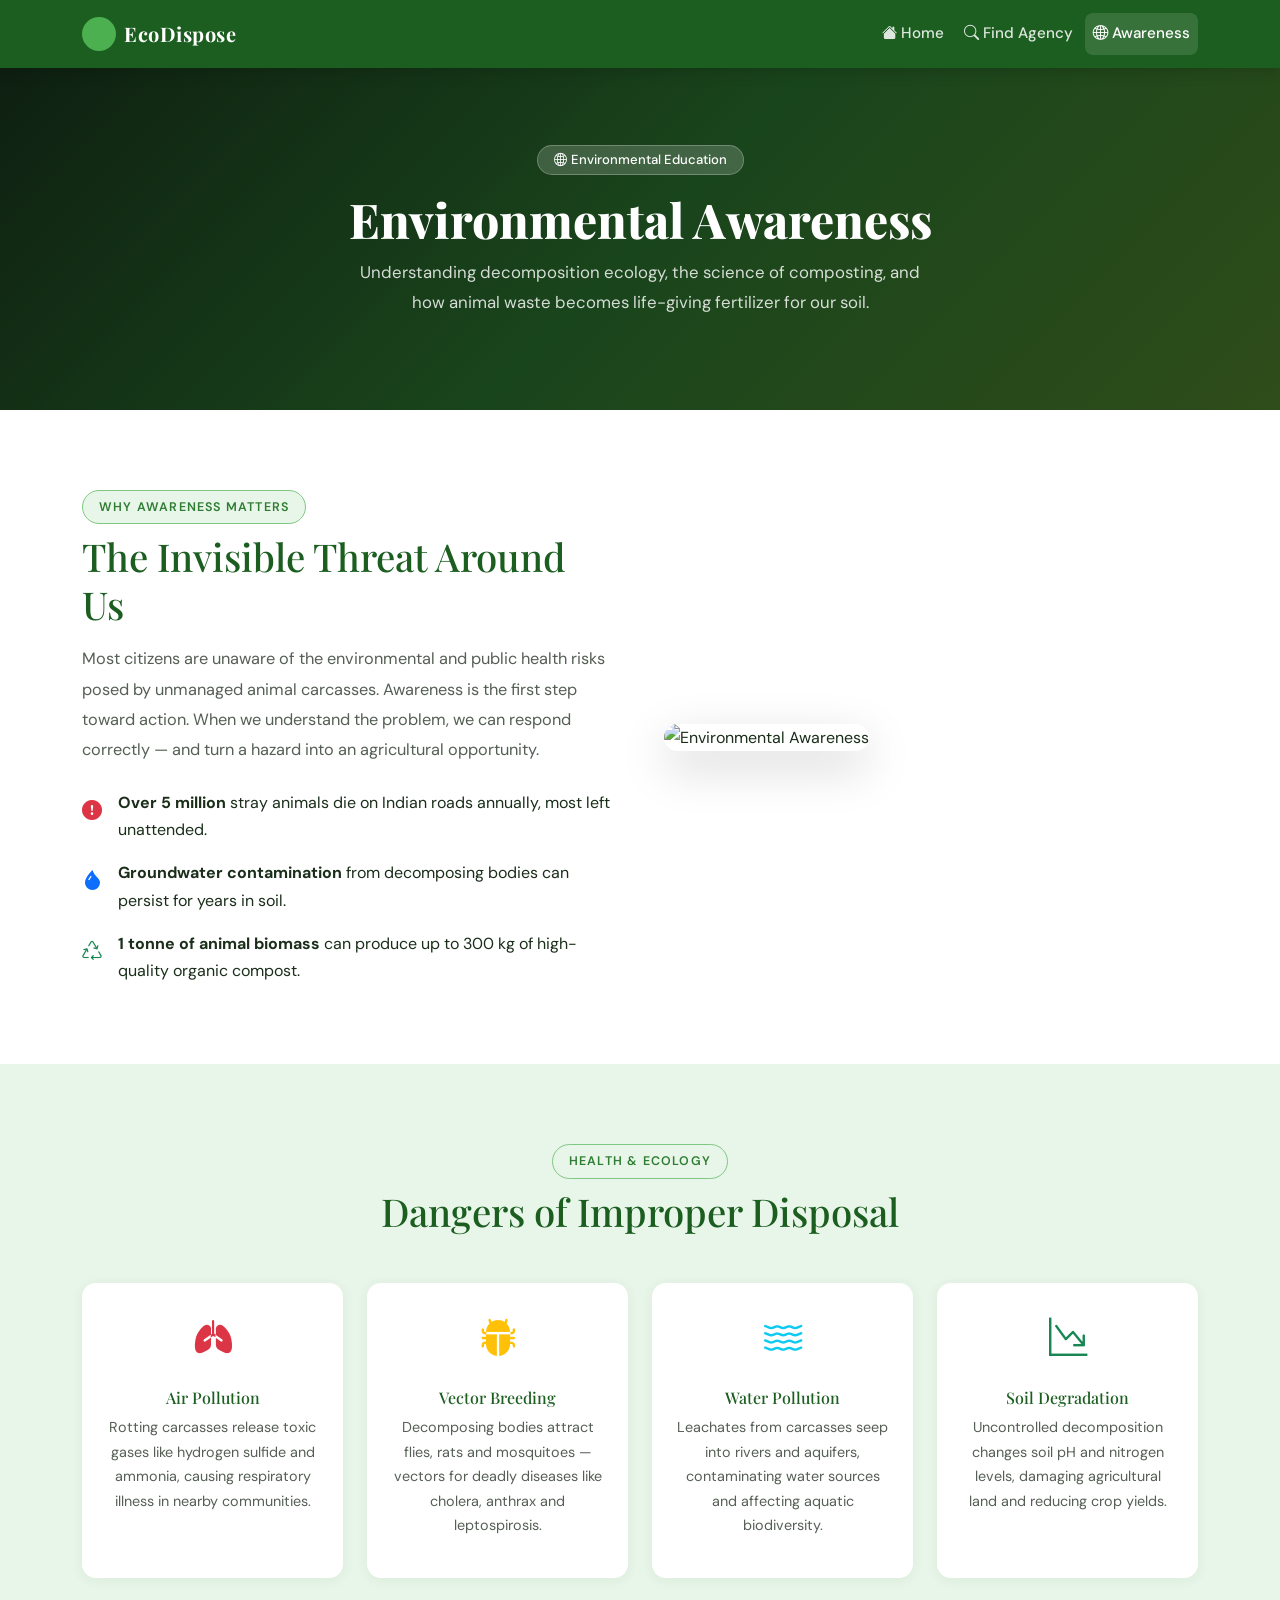
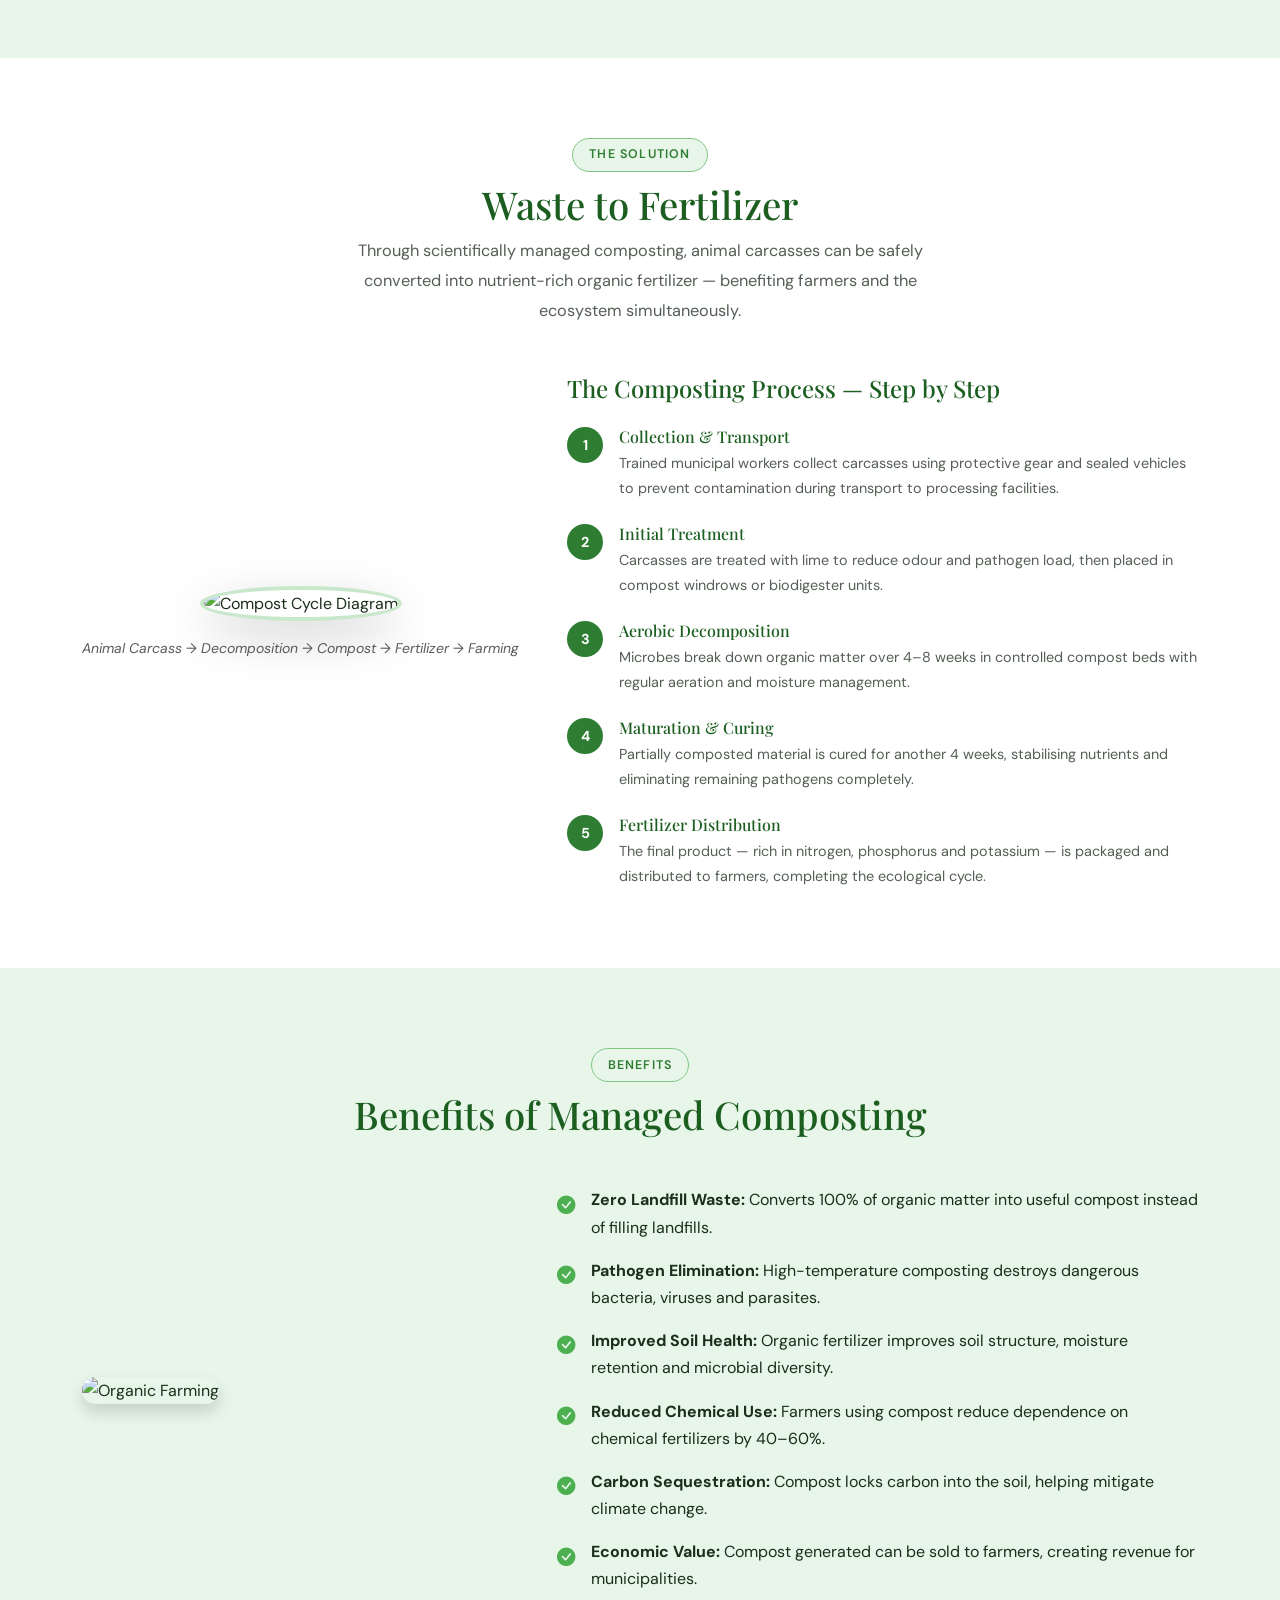
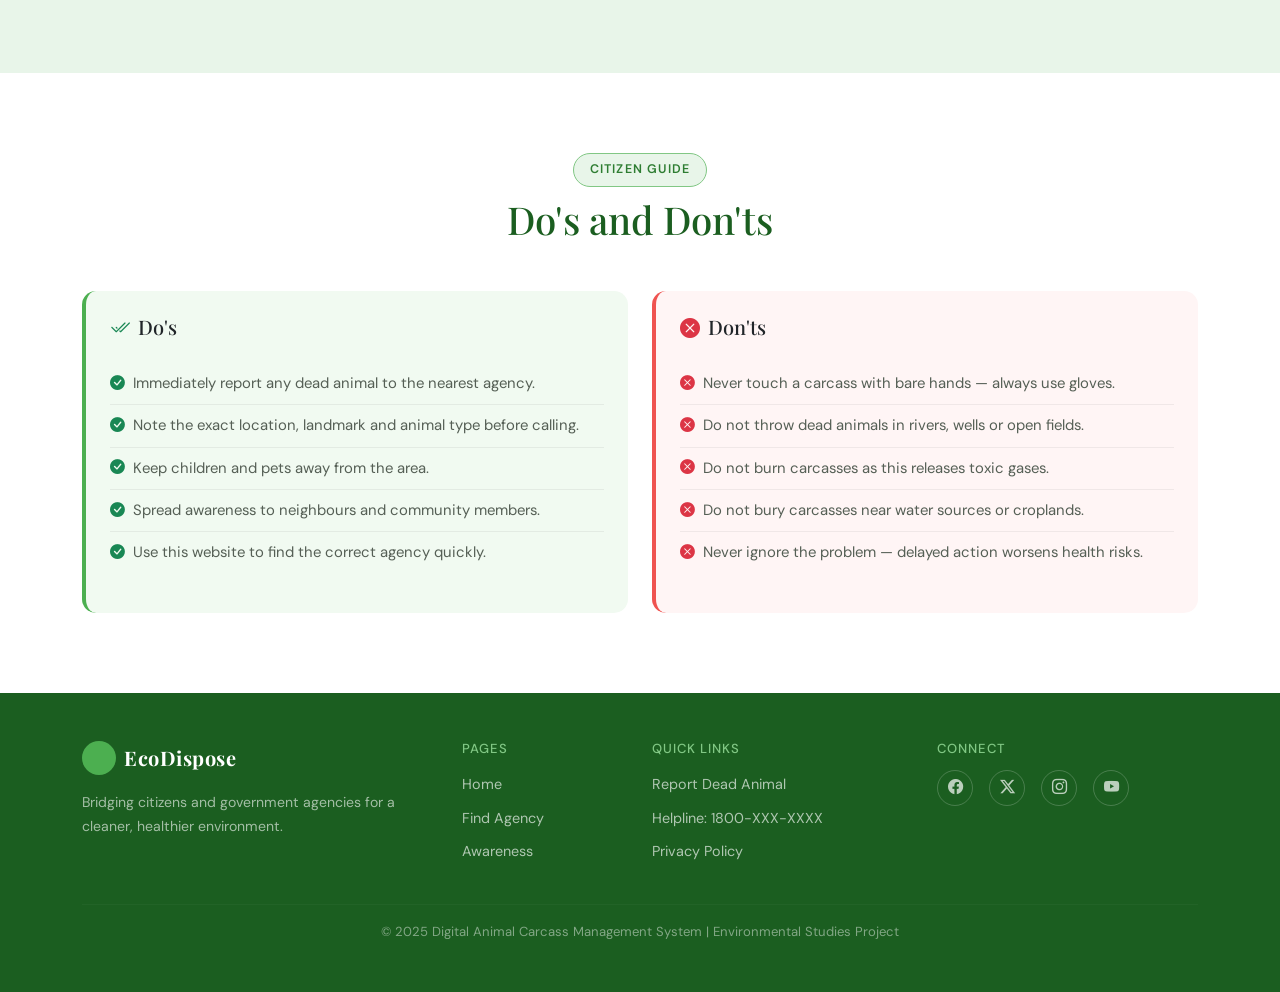
==== awareness.html @ 6eade1fb ""Added website files"" ====
<!DOCTYPE html>
<html lang="en">
<head>
  <meta charset="UTF-8" />
  <meta name="viewport" content="width=device-width, initial-scale=1.0" />
  <title>Awareness | Digital Animal Carcass Management System</title>

  <link href="https://cdn.jsdelivr.net/npm/bootstrap@5.3.2/dist/css/bootstrap.min.css" rel="stylesheet" />
  <link href="https://cdn.jsdelivr.net/npm/bootstrap-icons@1.11.3/font/bootstrap-icons.css" rel="stylesheet" />
  <link href="https://fonts.googleapis.com/css2?family=Playfair+Display:wght@700;800&family=DM+Sans:wght@300;400;500;600&display=swap" rel="stylesheet" />
  <link rel="stylesheet" href="style.css" />

  <!-- ============================================================
       GOOGLE ANALYTICS — Paste GA4 tracking code here
  ============================================================ -->
</head>
<body>

  <!-- ===== NAVBAR ===== -->
  <nav class="navbar navbar-expand-lg navbar-dark sticky-top" id="mainNav">
    <div class="container">
      <a class="navbar-brand d-flex align-items-center gap-2" href="index.html">
        <span class="brand-leaf"><i class="bi bi-leaf-fill"></i></span>
        <span class="brand-text">EcoDispose</span>
      </a>
      <button class="navbar-toggler border-0" type="button" data-bs-toggle="collapse" data-bs-target="#navMenu">
        <span class="navbar-toggler-icon"></span>
      </button>
      <div class="collapse navbar-collapse" id="navMenu">
        <ul class="navbar-nav ms-auto gap-1">
          <li class="nav-item"><a class="nav-link" href="index.html"><i class="bi bi-house-fill me-1"></i>Home</a></li>
          <li class="nav-item"><a class="nav-link" href="find_agency.html"><i class="bi bi-search me-1"></i>Find Agency</a></li>
          <li class="nav-item"><a class="nav-link active" href="awareness.html"><i class="bi bi-globe2 me-1"></i>Awareness</a></li>
        </ul>
      </div>
    </div>
  </nav>

  <!-- ===== PAGE HERO ===== -->
  <section class="page-hero awareness-hero d-flex align-items-center">
    <div class="hero-overlay"></div>
    <div class="container position-relative z-1 text-center py-5">
      <span class="badge hero-badge mb-3"><i class="bi bi-globe2 me-1"></i>Environmental Education</span>
      <h1 class="page-hero-title">Environmental Awareness</h1>
      <p class="page-hero-subtitle mx-auto">Understanding decomposition ecology, the science of composting, and how animal waste becomes life-giving fertilizer for our soil.</p>
    </div>
  </section>

  <!-- ===== AWARENESS INTRO ===== -->
  <section class="py-6">
    <div class="container">
      <div class="row g-5 align-items-center">
        <div class="col-lg-6">
          <span class="section-tag">Why Awareness Matters</span>
          <h2 class="section-heading mt-2">The Invisible Threat Around Us</h2>
          <p class="section-body mt-3">Most citizens are unaware of the environmental and public health risks posed by unmanaged animal carcasses. Awareness is the first step toward action. When we understand the problem, we can respond correctly — and turn a hazard into an agricultural opportunity.</p>
          <div class="mt-4">
            <div class="d-flex align-items-start gap-3 mb-3">
              <i class="bi bi-exclamation-circle-fill text-danger mt-1 fs-5"></i>
              <div><strong>Over 5 million</strong> stray animals die on Indian roads annually, most left unattended.</div>
            </div>
            <div class="d-flex align-items-start gap-3 mb-3">
              <i class="bi bi-droplet-fill text-primary mt-1 fs-5"></i>
              <div><strong>Groundwater contamination</strong> from decomposing bodies can persist for years in soil.</div>
            </div>
            <div class="d-flex align-items-start gap-3">
              <i class="bi bi-recycle text-success mt-1 fs-5"></i>
              <div><strong>1 tonne of animal biomass</strong> can produce up to 300 kg of high-quality organic compost.</div>
            </div>
          </div>
        </div>
        <div class="col-lg-6">
          <!--
          ================================================================
          AWARENESS INTRO IMAGE
          Replace this placeholder with:
            <img src="images/awareness-intro.jpg" alt="Environmental Awareness" class="img-fluid rounded-custom shadow-lg" />
          Recommended: awareness campaign or environment photo (600×420px)
          ================================================================
          -->
            <img src="images/awareness-intro.jpg" 
            alt="Environmental Awareness" 
            class="img-fluid rounded-custom shadow-lg" />
          </div>
        </div>
      </div>
    </div>
  </section>

  <!-- ===== DANGERS ===== -->
  <section class="py-6 bg-light-green">
    <div class="container">
      <div class="text-center mb-5">
        <span class="section-tag">Health & Ecology</span>
        <h2 class="section-heading mt-2">Dangers of Improper Disposal</h2>
      </div>
      <div class="row g-4">
        <div class="col-md-6 col-lg-3">
          <div class="danger-card text-center p-4 h-100">
            <i class="bi bi-lungs-fill danger-icon text-danger"></i>
            <h6 class="danger-title mt-3">Air Pollution</h6>
            <p class="danger-desc">Rotting carcasses release toxic gases like hydrogen sulfide and ammonia, causing respiratory illness in nearby communities.</p>
          </div>
        </div>
        <div class="col-md-6 col-lg-3">
          <div class="danger-card text-center p-4 h-100">
            <i class="bi bi-bug-fill danger-icon text-warning"></i>
            <h6 class="danger-title mt-3">Vector Breeding</h6>
            <p class="danger-desc">Decomposing bodies attract flies, rats and mosquitoes — vectors for deadly diseases like cholera, anthrax and leptospirosis.</p>
          </div>
        </div>
        <div class="col-md-6 col-lg-3">
          <div class="danger-card text-center p-4 h-100">
            <i class="bi bi-water danger-icon text-info"></i>
            <h6 class="danger-title mt-3">Water Pollution</h6>
            <p class="danger-desc">Leachates from carcasses seep into rivers and aquifers, contaminating water sources and affecting aquatic biodiversity.</p>
          </div>
        </div>
        <div class="col-md-6 col-lg-3">
          <div class="danger-card text-center p-4 h-100">
            <i class="bi bi-graph-down-arrow danger-icon text-success"></i>
            <h6 class="danger-title mt-3">Soil Degradation</h6>
            <p class="danger-desc">Uncontrolled decomposition changes soil pH and nitrogen levels, damaging agricultural land and reducing crop yields.</p>
          </div>
        </div>
      </div>
    </div>
  </section>

  <!-- ===== WASTE TO FERTILIZER ===== -->
  <section class="py-6">
  <div class="container">
    <div class="text-center mb-5">
      <span class="section-tag">The Solution</span>
      <h2 class="section-heading mt-2">Waste to Fertilizer</h2>
      <p class="section-body mx-auto mt-2" style="max-width:620px;">Through scientifically managed composting, animal carcasses can be safely converted into nutrient-rich organic fertilizer — benefiting farmers and the ecosystem simultaneously.</p>
    </div>

    <div class="row g-5 align-items-center">

      <!-- LEFT SIDE — Diagram Image -->
      <div class="col-lg-5 col-md-5 text-center">
        <img src="images/compost-cycle.png"
             alt="Compost Cycle Diagram"
             class="img-fluid shadow-lg"
             style="
               max-width: 380px;
               width: 100%;
               border-radius: 50%;
               object-fit: cover;
               border: 4px solid rgba(76,175,80,0.3);
               box-shadow: 0 8px 32px rgba(46,125,50,0.2);
             " />
        <p class="text-muted small mt-3">
          <em>Animal Carcass → Decomposition → Compost → Fertilizer → Farming</em>
        </p>
      </div>

      <!-- RIGHT SIDE — Steps Text -->
      <div class="col-lg-7 col-md-7">
        <h4 class="section-heading-sm">The Composting Process — Step by Step</h4>
        <div class="mt-4">

          <div class="compost-step d-flex gap-3 mb-4">
            <div class="compost-step-num">1</div>
            <div>
              <h6 class="compost-step-title">Collection & Transport</h6>
              <p class="compost-step-desc">Trained municipal workers collect carcasses using protective gear and sealed vehicles to prevent contamination during transport to processing facilities.</p>
            </div>
          </div>

          <div class="compost-step d-flex gap-3 mb-4">
            <div class="compost-step-num">2</div>
            <div>
              <h6 class="compost-step-title">Initial Treatment</h6>
              <p class="compost-step-desc">Carcasses are treated with lime to reduce odour and pathogen load, then placed in compost windrows or biodigester units.</p>
            </div>
          </div>

          <div class="compost-step d-flex gap-3 mb-4">
            <div class="compost-step-num">3</div>
            <div>
              <h6 class="compost-step-title">Aerobic Decomposition</h6>
              <p class="compost-step-desc">Microbes break down organic matter over 4–8 weeks in controlled compost beds with regular aeration and moisture management.</p>
            </div>
          </div>

          <div class="compost-step d-flex gap-3 mb-4">
            <div class="compost-step-num">4</div>
            <div>
              <h6 class="compost-step-title">Maturation & Curing</h6>
              <p class="compost-step-desc">Partially composted material is cured for another 4 weeks, stabilising nutrients and eliminating remaining pathogens completely.</p>
            </div>
          </div>

          <div class="compost-step d-flex gap-3">
            <div class="compost-step-num">5</div>
            <div>
              <h6 class="compost-step-title">Fertilizer Distribution</h6>
              <p class="compost-step-desc">The final product — rich in nitrogen, phosphorus and potassium — is packaged and distributed to farmers, completing the ecological cycle.</p>
            </div>
          </div>

        </div>
      </div>

    </div>
  </div>
</section>

  <!-- ===== BENEFITS ===== -->
  <section class="py-6 bg-light-green">
    <div class="container">
      <div class="text-center mb-5">
        <span class="section-tag">Benefits</span>
        <h2 class="section-heading mt-2">Benefits of Managed Composting</h2>
      </div>
      <div class="row g-4 align-items-center">
        <div class="col-md-5">
          <!--
          ================================================================
          BENEFITS / ORGANIC FARMING IMAGE
          Replace this placeholder with:
            <img src="images/organic-farming.jpg" alt="Organic Farming" class="img-fluid rounded-custom shadow" />
          Recommended: farmer, green field, organic crops (580×380px)
          ================================================================
          -->
          <img src="images/organic-farming.jpg" 
            alt="Organic Farming" 
            class="img-fluid rounded-custom shadow" />
        </div>
        <div class="col-md-7">
          <div class="d-flex align-items-start gap-3 mb-3">
            <i class="bi bi-check-circle-fill benefit-check mt-1"></i>
            <div><strong>Zero Landfill Waste:</strong> Converts 100% of organic matter into useful compost instead of filling landfills.</div>
          </div>
          <div class="d-flex align-items-start gap-3 mb-3">
            <i class="bi bi-check-circle-fill benefit-check mt-1"></i>
            <div><strong>Pathogen Elimination:</strong> High-temperature composting destroys dangerous bacteria, viruses and parasites.</div>
          </div>
          <div class="d-flex align-items-start gap-3 mb-3">
            <i class="bi bi-check-circle-fill benefit-check mt-1"></i>
            <div><strong>Improved Soil Health:</strong> Organic fertilizer improves soil structure, moisture retention and microbial diversity.</div>
          </div>
          <div class="d-flex align-items-start gap-3 mb-3">
            <i class="bi bi-check-circle-fill benefit-check mt-1"></i>
            <div><strong>Reduced Chemical Use:</strong> Farmers using compost reduce dependence on chemical fertilizers by 40–60%.</div>
          </div>
          <div class="d-flex align-items-start gap-3 mb-3">
            <i class="bi bi-check-circle-fill benefit-check mt-1"></i>
            <div><strong>Carbon Sequestration:</strong> Compost locks carbon into the soil, helping mitigate climate change.</div>
          </div>
          <div class="d-flex align-items-start gap-3">
            <i class="bi bi-check-circle-fill benefit-check mt-1"></i>
            <div><strong>Economic Value:</strong> Compost generated can be sold to farmers, creating revenue for municipalities.</div>
          </div>
        </div>
      </div>
    </div>
  </section>

  <!-- ===== DO'S AND DON'TS ===== -->
  <section class="py-6">
    <div class="container">
      <div class="text-center mb-5">
        <span class="section-tag">Citizen Guide</span>
        <h2 class="section-heading mt-2">Do's and Don'ts</h2>
      </div>
      <div class="row g-4">
        <div class="col-md-6">
          <div class="dos-card card border-0 p-4 h-100">
            <h5 class="dos-title mb-4"><i class="bi bi-check2-all text-success me-2"></i>Do's</h5>
            <ul class="dos-list">
              <li><i class="bi bi-check-circle-fill text-success me-2"></i>Immediately report any dead animal to the nearest agency.</li>
              <li><i class="bi bi-check-circle-fill text-success me-2"></i>Note the exact location, landmark and animal type before calling.</li>
              <li><i class="bi bi-check-circle-fill text-success me-2"></i>Keep children and pets away from the area.</li>
              <li><i class="bi bi-check-circle-fill text-success me-2"></i>Spread awareness to neighbours and community members.</li>
              <li><i class="bi bi-check-circle-fill text-success me-2"></i>Use this website to find the correct agency quickly.</li>
            </ul>
          </div>
        </div>
        <div class="col-md-6">
          <div class="donts-card card border-0 p-4 h-100">
            <h5 class="donts-title mb-4"><i class="bi bi-x-circle-fill text-danger me-2"></i>Don'ts</h5>
            <ul class="dos-list">
              <li><i class="bi bi-x-circle-fill text-danger me-2"></i>Never touch a carcass with bare hands — always use gloves.</li>
              <li><i class="bi bi-x-circle-fill text-danger me-2"></i>Do not throw dead animals in rivers, wells or open fields.</li>
              <li><i class="bi bi-x-circle-fill text-danger me-2"></i>Do not burn carcasses as this releases toxic gases.</li>
              <li><i class="bi bi-x-circle-fill text-danger me-2"></i>Do not bury carcasses near water sources or croplands.</li>
              <li><i class="bi bi-x-circle-fill text-danger me-2"></i>Never ignore the problem — delayed action worsens health risks.</li>
            </ul>
          </div>
        </div>
      </div>
    </div>
  </section>

  <!-- ===== CTA ===== -->
 

  <!-- ===== FOOTER ===== -->
  <footer class="site-footer py-5">
    <div class="container">
      <div class="row g-4">
        <div class="col-lg-4">
          <div class="d-flex align-items-center gap-2 mb-3">
            <span class="brand-leaf"><i class="bi bi-leaf-fill"></i></span>
            <span class="brand-text text-white fs-5 fw-bold">EcoDispose</span>
          </div>
          <p class="footer-desc">Bridging citizens and government agencies for a cleaner, healthier environment.</p>
        </div>
        <div class="col-lg-2 col-6">
          <h6 class="footer-heading">Pages</h6>
          <ul class="footer-links">
            <li><a href="index.html">Home</a></li>
            <li><a href="find_agency.html">Find Agency</a></li>
            <li><a href="awareness.html">Awareness</a></li>
          </ul>
        </div>
        <div class="col-lg-3 col-6">
          <h6 class="footer-heading">Quick Links</h6>
          <ul class="footer-links">
            <li><a href="#">Report Dead Animal</a></li>
            <li><a href="#">Helpline: 1800-XXX-XXXX</a></li>
            <li><a href="#">Privacy Policy</a></li>
          </ul>
        </div>
        <div class="col-lg-3">
          <h6 class="footer-heading">Connect</h6>
          <div class="d-flex gap-3 mt-2">
            <a href="#" class="footer-social"><i class="bi bi-facebook"></i></a>
            <a href="#" class="footer-social"><i class="bi bi-twitter-x"></i></a>
            <a href="#" class="footer-social"><i class="bi bi-instagram"></i></a>
            <a href="#" class="footer-social"><i class="bi bi-youtube"></i></a>
          </div>
        </div>
      </div>
      <hr class="footer-divider mt-4 mb-3" />
      <p class="footer-copy text-center mb-0">© 2025 Digital Animal Carcass Management System | Environmental Studies Project</p>
    </div>
  </footer>

  <script src="https://cdn.jsdelivr.net/npm/bootstrap@5.3.2/dist/js/bootstrap.bundle.min.js"></script>
  <script src="script.js"></script>
</body>
</html>
---- style.css ----
/* ============================================================
   style.css — Digital Animal Carcass Management System
   Theme: Green, White, Light Gray
   Fonts: Playfair Display (headings) + DM Sans (body)
============================================================ */

/* ---------- CSS VARIABLES ---------- */
:root {
  --green-dark:    #1b5e20;
  --green-main:    #2e7d32;
  --green-mid:     #388e3c;
  --green-light:   #4caf50;
  --green-pale:    #e8f5e9;
  --green-accent:  #81c784;
  --white:         #ffffff;
  --gray-light:    #f5f7f5;
  --gray-mid:      #e0e0e0;
  --gray-text:     #555f55;
  --text-dark:     #1a2e1a;
  --shadow-sm:     0 2px 12px rgba(46,125,50,0.08);
  --shadow-md:     0 6px 28px rgba(46,125,50,0.13);
  --radius:        14px;
  --radius-sm:     8px;
}

/* ---------- BASE ---------- */
* { box-sizing: border-box; margin: 0; padding: 0; }

body {
  font-family: 'DM Sans', sans-serif;
  color: var(--text-dark);
  background: var(--white);
  line-height: 1.7;
}

h1, h2, h3, h4, h5 {
  font-family: 'Playfair Display', serif;
}

.py-6 { padding-top: 5rem; padding-bottom: 5rem; }

/* ---------- SCROLLBAR ---------- */
::-webkit-scrollbar { width: 7px; }
::-webkit-scrollbar-track { background: var(--green-pale); }
::-webkit-scrollbar-thumb { background: var(--green-light); border-radius: 10px; }

/* ============================================================
   NAVBAR
============================================================ */
#mainNav {
  background: var(--green-dark);
  box-shadow: 0 2px 16px rgba(0,0,0,0.18);
  padding: 0.75rem 0;
  transition: background 0.3s;
}

.brand-leaf {
  display: inline-flex;
  align-items: center;
  justify-content: center;
  width: 34px; height: 34px;
  background: var(--green-light);
  border-radius: 50%;
  color: #fff;
  font-size: 1rem;
}

.brand-text {
  font-family: 'Playfair Display', serif;
  font-size: 1.25rem;
  font-weight: 700;
  color: #fff;
  letter-spacing: 0.5px;
}

.navbar-nav .nav-link {
  color: rgba(255,255,255,0.85) !important;
  font-weight: 500;
  font-size: 0.95rem;
  padding: 0.5rem 1rem;
  border-radius: var(--radius-sm);
  transition: all 0.2s;
}

.navbar-nav .nav-link:hover,
.navbar-nav .nav-link.active {
  background: rgba(255,255,255,0.12);
  color: #fff !important;
}

/* ============================================================
   HERO SECTION
============================================================ */
.hero-section {
  min-height: 92vh;
  position: relative;
  /* ============================================================
     HERO BACKGROUND IMAGE
     To use a real image, replace the gradient below with:
     background: url('images/hero-bg.jpg') center/cover no-repeat;
  ============================================================ */
  background:  url('images/hero-bg.jpg') center/cover no-repeat; 
  overflow: hidden;
}

.hero-overlay {
  position: absolute; inset: 0;
  background: rgba(0, 0, 0, 0.45);
  pointer-events: none;
}

.hero-badge {
  background: rgba(255,255,255,0.18);
  color: #fff;
  font-size: 0.82rem;
  font-weight: 500;
  padding: 0.45rem 1rem;
  border-radius: 50px;
  border: 1px solid rgba(255,255,255,0.25);
  backdrop-filter: blur(4px);
}

.hero-title {
  font-size: clamp(2.2rem, 5vw, 3.6rem);
  color: #fff;
  line-height: 1.2;
  font-weight: 800;
}

.text-accent { color: var(--green-accent); }

.hero-subtitle {
  color: rgba(255,255,255,0.82);
  font-size: 1.1rem;
  max-width: 540px;
  line-height: 1.8;
}

.hero-img-placeholder {
  width: 340px; height: 340px;
  border: 2px dashed rgba(255,255,255,0.25);
  border-radius: 50%;
  background: rgba(255,255,255,0.05);
  color: rgba(255,255,255,0.4);
  text-align: center;
}

.hero-placeholder-icon { font-size: 5rem; opacity: 0.4; }

/* ---------- PAGE HERO (inner pages) ---------- */
.page-hero {
  min-height: 38vh;
  background: linear-gradient(135deg, #1b5e20 0%, #2e7d32 60%, #43a047 100%);
  position: relative;
  overflow: hidden;
}

.awareness-hero {
  background: linear-gradient(135deg, #1a3a1f 0%, #2e7d32 50%, #558b2f 100%);
}

.page-hero-title {
  font-size: clamp(2rem, 4.5vw, 3rem);
  color: #fff;
  font-weight: 800;
}

.page-hero-subtitle {
  color: rgba(255,255,255,0.82);
  font-size: 1.05rem;
  max-width: 580px;
  line-height: 1.8;
}

/* ============================================================
   BUTTONS
============================================================ */
.btn-primary-custom {
  background: var(--green-light);
  color: #fff;
  border: none;
  border-radius: 50px;
  font-weight: 600;
  font-size: 0.95rem;
  padding: 0.65rem 1.8rem;
  transition: all 0.25s;
  box-shadow: 0 4px 14px rgba(76,175,80,0.35);
}

.btn-primary-custom:hover {
  background: var(--green-mid);
  color: #fff;
  transform: translateY(-2px);
  box-shadow: 0 6px 20px rgba(76,175,80,0.45);
}

.btn-outline-custom {
  background: transparent;
  color: #fff;
  border: 2px solid rgba(255,255,255,0.55);
  border-radius: 50px;
  font-weight: 600;
  font-size: 0.95rem;
  padding: 0.65rem 1.8rem;
  transition: all 0.25s;
}

.btn-outline-custom:hover {
  background: rgba(255,255,255,0.12);
  color: #fff;
  border-color: #fff;
  transform: translateY(-2px);
}

/* ============================================================
   STATS STRIP
============================================================ */
.stats-strip {
  background: var(--green-dark);
  border-top: 1px solid rgba(255,255,255,0.08);
}

.stat-item { display: flex; flex-direction: column; padding: 0.5rem; }

.stat-number {
  font-family: 'Playfair Display', serif;
  font-size: 1.9rem;
  font-weight: 800;
  color: var(--green-accent);
  line-height: 1;
}

.stat-label {
  font-size: 0.78rem;
  color: rgba(255,255,255,0.65);
  text-transform: uppercase;
  letter-spacing: 0.8px;
  margin-top: 4px;
}

/* ============================================================
   SECTION TYPOGRAPHY
============================================================ */
.section-tag {
  display: inline-block;
  background: var(--green-pale);
  color: var(--green-main);
  font-size: 0.78rem;
  font-weight: 600;
  text-transform: uppercase;
  letter-spacing: 1.2px;
  padding: 0.35rem 1rem;
  border-radius: 50px;
  border: 1px solid var(--green-accent);
}

.section-heading {
  font-size: clamp(1.7rem, 3vw, 2.4rem);
  color: var(--green-dark);
  line-height: 1.25;
}

.section-heading-sm {
  font-family: 'Playfair Display', serif;
  font-size: 1.5rem;
  color: var(--green-dark);
}

.section-body {
  color: var(--gray-text);
  font-size: 1.02rem;
  line-height: 1.85;
}

/* ============================================================
   BACKGROUND VARIANTS
============================================================ */
.bg-light-green { background: var(--green-pale); }

/* ============================================================
   IMAGE PLACEHOLDER
============================================================ */
.img-placeholder-box {
  min-height: 300px;
  background: linear-gradient(135deg, #e8f5e9, #c8e6c9);
  border: 2px dashed var(--green-accent);
  text-align: center;
  padding: 2rem;
}

.placeholder-icon { font-size: 4rem; opacity: 0.45; }

.rounded-custom { border-radius: var(--radius); }

/* ============================================================
   PROBLEM SECTION
============================================================ */
.problem-list {
  list-style: none;
  padding: 0;
}

.problem-list li {
  padding: 0.5rem 0;
  font-size: 0.97rem;
  color: var(--gray-text);
  border-bottom: 1px solid var(--gray-mid);
}

.problem-list li:last-child { border-bottom: none; }

/* ============================================================
   IMPACT CARDS
============================================================ */
.impact-card {
  border-radius: var(--radius) !important;
  transition: transform 0.25s, box-shadow 0.25s;
}

.impact-card:hover {
  transform: translateY(-6px);
  box-shadow: var(--shadow-md) !important;
}

.card-featured {
  background: var(--green-pale) !important;
  border: 2px solid var(--green-accent) !important;
}

.impact-icon-wrap {
  width: 64px; height: 64px;
  border-radius: 50%;
  background: var(--green-pale);
  display: flex; align-items: center; justify-content: center;
}

.impact-icon { font-size: 1.8rem; }

.card-title-custom {
  font-family: 'Playfair Display', serif;
  font-size: 1.1rem;
  color: var(--green-dark);
  margin-bottom: 0.6rem;
}

.card-text-custom {
  font-size: 0.93rem;
  color: var(--gray-text);
  line-height: 1.7;
}

.impact-badge {
  display: inline-block;
  font-size: 0.72rem;
  font-weight: 600;
  padding: 0.25rem 0.8rem;
  border-radius: 50px;
  margin-top: 0.75rem;
  text-transform: uppercase;
  letter-spacing: 0.5px;
}

.badge-danger-soft  { background: #fce4e4; color: #c62828; }
.badge-warning-soft { background: #fff8e1; color: #e65100; }
.badge-success-soft { background: #e8f5e9; color: #2e7d32; }

/* ============================================================
   HOW IT WORKS
============================================================ */
.how-step { padding: 1.5rem 1rem; }

.step-num {
  display: inline-flex;
  align-items: center; justify-content: center;
  width: 38px; height: 38px;
  background: var(--green-light);
  color: #fff;
  border-radius: 50%;
  font-weight: 700;
  font-size: 0.95rem;
  margin-bottom: 1rem;
}

.step-icon {
  font-size: 2.2rem;
  color: var(--green-main);
  display: block;
  margin-bottom: 0.75rem;
}

.step-title {
  font-family: 'Playfair Display', serif;
  color: var(--green-dark);
  margin-bottom: 0.4rem;
  font-size: 1rem;
}

.step-desc {
  font-size: 0.9rem;
  color: var(--gray-text);
}

/* ============================================================
   INSTRUCTION STRIP (Find Agency page)
============================================================ */
.instruction-strip {
  background: var(--green-pale);
  border-top: 1px solid var(--gray-mid);
  border-bottom: 1px solid var(--gray-mid);
}

.instruction-step { padding: 0.75rem; }

.ins-num {
  display: block;
  font-family: 'Playfair Display', serif;
  font-size: 2rem;
  font-weight: 800;
  color: var(--green-light);
  line-height: 1;
  margin-bottom: 0.4rem;
}

/* ============================================================
   FORM CARD
============================================================ */
.form-card { border-radius: var(--radius) !important; }

.form-title {
  font-size: 1.3rem;
  color: var(--green-dark);
}

.form-subtitle { font-size: 0.87rem; color: var(--gray-text); }

.form-label-custom {
  display: block;
  font-size: 0.88rem;
  font-weight: 600;
  color: var(--text-dark);
  margin-bottom: 0.4rem;
}

.input-group-custom { position: relative; }

.input-icon {
  position: absolute;
  left: 13px; top: 50%; transform: translateY(-50%);
  color: var(--green-main);
  font-size: 0.95rem;
  z-index: 2;
  pointer-events: none;
}

.form-input-custom {
  padding-left: 2.4rem !important;
  border: 1.5px solid var(--gray-mid);
  border-radius: var(--radius-sm) !important;
  font-size: 0.93rem;
  color: var(--text-dark);
  background: var(--gray-light);
  transition: border-color 0.2s, box-shadow 0.2s;
}

.form-input-custom:focus {
  border-color: var(--green-light) !important;
  box-shadow: 0 0 0 3px rgba(76,175,80,0.15) !important;
  background: #fff;
  outline: none;
}

.invalid-msg {
  display: none;
  font-size: 0.8rem;
  color: #d32f2f;
  margin-top: 4px;
  padding-left: 4px;
}

.invalid-msg.show { display: block; }

/* ============================================================
   RESULTS
============================================================ */
.results-placeholder {
  background: var(--gray-light);
  border: 2px dashed var(--gray-mid);
  border-radius: var(--radius);
}

.search-placeholder-icon {
  width: 90px; height: 90px;
  background: var(--green-pale);
  border-radius: 50%;
  display: flex; align-items: center; justify-content: center;
  font-size: 2.4rem;
  color: var(--green-main);
}

.summary-card { border-radius: var(--radius) !important; background: var(--green-pale) !important; }
.summary-title { font-size: 0.95rem; color: var(--green-dark); font-weight: 600; }

.summary-item {
  font-size: 0.87rem;
  background: #fff;
  border-radius: var(--radius-sm);
  padding: 0.5rem 0.75rem;
}

.summary-label { font-size: 0.72rem; text-transform: uppercase; letter-spacing: 0.6px; color: var(--green-main); }
.summary-value { font-weight: 600; color: var(--text-dark); }

.results-title { font-family: 'Playfair Display', serif; font-size: 1.2rem; color: var(--green-dark); }
.results-count {
  background: var(--green-light);
  color: #fff;
  font-size: 0.8rem;
  padding: 0.3rem 0.8rem;
  border-radius: 50px;
}

/* ---------- TABLE ---------- */
.table-custom { font-size: 0.88rem; }
.table-custom thead { background: var(--green-dark); color: #fff; }
.table-custom thead th { padding: 0.9rem 1rem; font-weight: 600; border: none; white-space: nowrap; }
.table-custom tbody tr { transition: background 0.15s; }
.table-custom tbody tr:hover { background: var(--green-pale); }
.table-custom tbody td { padding: 0.85rem 1rem; border-bottom: 1px solid var(--gray-mid); vertical-align: middle; }

.alert-success-custom {
  background: var(--green-pale);
  border: 1.5px solid var(--green-accent);
  border-radius: var(--radius-sm);
  color: var(--green-dark);
  font-size: 0.9rem;
  padding: 0.9rem 1.1rem;
}

/* ============================================================
   HELPLINE SECTION
============================================================ */

.helpline-section {
  background: var(--green-dark);
}

/* ============================================================
   AWARENESS PAGE — DANGER CARDS
============================================================ */
.danger-card {
  background: #fff;
  border-radius: var(--radius);
  box-shadow: var(--shadow-sm);
  transition: transform 0.22s, box-shadow 0.22s;
}

.danger-card:hover {
  transform: translateY(-5px);
  box-shadow: var(--shadow-md);
}

.danger-icon { font-size: 2.4rem; display: block; }
.danger-title { font-family: 'Playfair Display', serif; color: var(--green-dark); }
.danger-desc { font-size: 0.9rem; color: var(--gray-text); margin-top: 0.4rem; }

/* ============================================================
   CYCLE DIAGRAM (CSS version — replace with real image)
============================================================ */
.cycle-diagram {
  position: relative;
  width: 300px; height: 300px;
}

.cycle-center {
  position: absolute;
  top: 50%; left: 50%;
  transform: translate(-50%, -50%);
  width: 80px; height: 80px;
  background: var(--green-main);
  border-radius: 50%;
  display: flex; flex-direction: column;
  align-items: center; justify-content: center;
  color: #fff;
  font-size: 1.5rem;
  z-index: 2;
  box-shadow: 0 4px 16px rgba(46,125,50,0.35);
}

.cycle-node {
  position: absolute;
  width: 72px; height: 72px;
}

.cycle-node-inner {
  width: 100%; height: 100%;
  background: #fff;
  border: 2.5px solid var(--green-light);
  border-radius: 50%;
  display: flex; flex-direction: column;
  align-items: center; justify-content: center;
  font-size: 0.58rem;
  font-weight: 600;
  text-align: center;
  color: var(--green-dark);
  line-height: 1.3;
  box-shadow: var(--shadow-sm);
  transition: transform 0.2s;
}

.cycle-node-inner i { font-size: 1.1rem; color: var(--green-main); margin-bottom: 2px; }
.cycle-node-inner:hover { transform: scale(1.08); }

/* 5 nodes evenly around a circle of radius 110px */
.node-1 { top: calc(50% - 36px - 110px); left: calc(50% - 36px); }
.node-2 { top: calc(50% - 36px - 34px); left: calc(50% - 36px + 105px); }
.node-3 { top: calc(50% - 36px + 89px); left: calc(50% - 36px + 65px); }
.node-4 { top: calc(50% - 36px + 89px); left: calc(50% - 36px - 65px); }
.node-5 { top: calc(50% - 36px - 34px); left: calc(50% - 36px - 105px); }

/* ============================================================
   COMPOSTING STEPS
============================================================ */
.compost-step-num {
  min-width: 36px; height: 36px;
  background: var(--green-main);
  color: #fff;
  border-radius: 50%;
  display: flex; align-items: center; justify-content: center;
  font-weight: 700; font-size: 0.9rem;
  flex-shrink: 0;
}

.compost-step-title {
  font-family: 'Playfair Display', serif;
  font-size: 1rem;
  color: var(--green-dark);
  margin-bottom: 0.3rem;
}

.compost-step-desc { font-size: 0.9rem; color: var(--gray-text); margin: 0; }

/* ============================================================
   BENEFITS
============================================================ */
.benefit-check { color: var(--green-light); font-size: 1.15rem; flex-shrink: 0; }

/* ============================================================
   DO'S & DON'TS
============================================================ */
.dos-card {
  background: #f1faf1 !important;
  border-radius: var(--radius) !important;
  border-left: 4px solid var(--green-light) !important;
}

.donts-card {
  background: #fff5f5 !important;
  border-radius: var(--radius) !important;
  border-left: 4px solid #ef5350 !important;
}

.dos-title, .donts-title { font-family: 'Playfair Display', serif; }

.dos-list { list-style: none; padding: 0; }
.dos-list li {
  padding: 0.5rem 0;
  border-bottom: 1px solid rgba(0,0,0,0.06);
  font-size: 0.93rem;
  color: var(--gray-text);
}
.dos-list li:last-child { border-bottom: none; }

/* ============================================================
   FOOTER
============================================================ */
.site-footer {
  background: var(--green-dark);
  color: rgba(255,255,255,0.8);
}

.footer-desc { font-size: 0.88rem; color: rgba(255,255,255,0.6); line-height: 1.7; }
.footer-heading { font-size: 0.82rem; text-transform: uppercase; letter-spacing: 1px; color: var(--green-accent); margin-bottom: 0.8rem; }
.footer-links { list-style: none; padding: 0; }
.footer-links li { margin-bottom: 0.4rem; }
.footer-links a { color: rgba(255,255,255,0.65); text-decoration: none; font-size: 0.9rem; transition: color 0.2s; }
.footer-links a:hover { color: var(--green-accent); }
.footer-social {
  display: inline-flex; align-items: center; justify-content: center;
  width: 36px; height: 36px;
  border: 1px solid rgba(255,255,255,0.2);
  border-radius: 50%;
  color: rgba(255,255,255,0.7);
  font-size: 0.95rem;
  text-decoration: none;
  transition: all 0.2s;
}
.footer-social:hover { background: var(--green-light); border-color: var(--green-light); color: #fff; }
.footer-divider { border-color: rgba(255,255,255,0.12); }
.footer-copy { font-size: 0.82rem; color: rgba(255,255,255,0.45); }

/* ===== Find Agency Page Footer Only ===== */
.agency-footer {
  background: linear-gradient(
    135deg,
    #0a1628 0%,
    #0d2137 35%,
    #1a3a2a 65%,
    #0f2318 100%
  ) !important;
}
/* ============================================================
   SCROLL ANIMATION
============================================================ */
@keyframes bounce {
  0%, 100% { transform: translateY(0); }
  50% { transform: translateY(8px); }
}
.bounce-anim { animation: bounce 1.6s ease-in-out infinite; }

/* ============================================================
   RESPONSIVE
============================================================ */
@media (max-width: 768px) {
  .py-6 { padding-top: 3rem; padding-bottom: 3rem; }
  .hero-section { min-height: 100vh; }
  .cycle-diagram { width: 240px; height: 240px; }
  .node-1 { top: calc(50% - 28px - 85px); left: calc(50% - 28px); }
  .node-2 { top: calc(50% - 28px - 26px); left: calc(50% - 28px + 82px); }
  .node-3 { top: calc(50% - 28px + 70px); left: calc(50% - 28px + 50px); }
  .node-4 { top: calc(50% - 28px + 70px); left: calc(50% - 28px - 50px); }
  .node-5 { top: calc(50% - 28px - 26px); left: calc(50% - 28px - 82px); }
  .cycle-node { width: 56px; height: 56px; }
  .cycle-center { width: 60px; height: 60px; font-size: 1.1rem; }
}
/* ============================================================
   VISITOR DASHBOARD
============================================================ */

.visitor-dashboard {
  position: relative;
  background: url('images/hero-bg.jpg') center/cover no-repeat;
  overflow: hidden;
}

.visitor-dashboard::before {
  content: '';
  position: absolute;
  inset: 0;
  background: rgba(0, 0, 0, 0.55);
  z-index: 0;
}

.visitor-dashboard .container {
  position: relative;
  z-index: 1;
}

/* --- Stats Cards --- */
.vd-card {
  background: rgba(255,255,255,0.07);
  border: 1px solid rgba(255,255,255,0.12);
  border-radius: 16px;
  backdrop-filter: blur(8px);
  transition: transform 0.25s, background 0.25s;
}

.vd-card:hover {
  transform: translateY(-5px);
  background: rgba(255,255,255,0.12);
}

.vd-icon-wrap {
  width: 52px; height: 52px;
  border-radius: 50%;
  display: flex;
  align-items: center;
  justify-content: center;
  font-size: 1.4rem;
}

.vd-number {
  font-family: 'Playfair Display', serif;
  font-size: 2.2rem;
  font-weight: 800;
  color: #ffffff;
  line-height: 1;
}

.vd-label {
  font-size: 0.78rem;
  color: rgba(255,255,255,0.65);
  text-transform: uppercase;
  letter-spacing: 0.8px;
  margin-top: 6px;
}

.vd-live {
  font-size: 0.75rem;
  color: rgba(255,255,255,0.5);
}

/* --- Chart Cards --- */
.vd-chart-card {
  background: rgba(255,255,255,0.07);
  border: 1px solid rgba(255,255,255,0.12);
  border-radius: 16px;
  backdrop-filter: blur(8px);
  height: 100%;
}

.vd-chart-title {
  color: rgba(255,255,255,0.9);
  font-size: 0.95rem;
  font-weight: 600;
}

/* --- Bar Chart --- */
.bar-chart-wrap {
  padding: 0 8px;
}

.bar-chart {
  display: flex;
  align-items: flex-end;
  gap: 10px;
  height: 140px;
  border-bottom: 1px solid rgba(255,255,255,0.15);
  padding-bottom: 8px;
}

.bar-item {
  flex: 1;
  border-radius: 6px 6px 0 0;
  background: linear-gradient(180deg, #81c784, #4caf50);
  transition: all 0.6s ease;
  position: relative;
  min-width: 20px;
}

.bar-item:hover {
  background: linear-gradient(180deg, #a5d6a7, #66bb6a);
}

.bar-item .bar-tooltip {
  position: absolute;
  top: -28px;
  left: 50%;
  transform: translateX(-50%);
  background: rgba(0,0,0,0.7);
  color: #fff;
  font-size: 0.68rem;
  padding: 2px 6px;
  border-radius: 4px;
  white-space: nowrap;
  opacity: 0;
  transition: opacity 0.2s;
}

.bar-item:hover .bar-tooltip {
  opacity: 1;
}

.bar-labels {
  display: flex;
  gap: 10px;
  margin-top: 6px;
}

.bar-label {
  flex: 1;
  text-align: center;
  font-size: 0.65rem;
  color: rgba(255,255,255,0.5);
  min-width: 20px;
}

/* --- Pie Chart --- */
.pie-wrap {
  display: flex;
  justify-content: center;
}

.pie-svg circle {
  transition: stroke-dashoffset 1s ease;
}

.pie-legend {
  display: flex;
  flex-direction: column;
  gap: 6px;
}

.pie-legend-item {
  display: flex;
  align-items: center;
  gap: 8px;
  font-size: 0.8rem;
  color: rgba(255,255,255,0.75);
}

.pie-dot {
  width: 10px; height: 10px;
  border-radius: 50%;
  flex-shrink: 0;
}
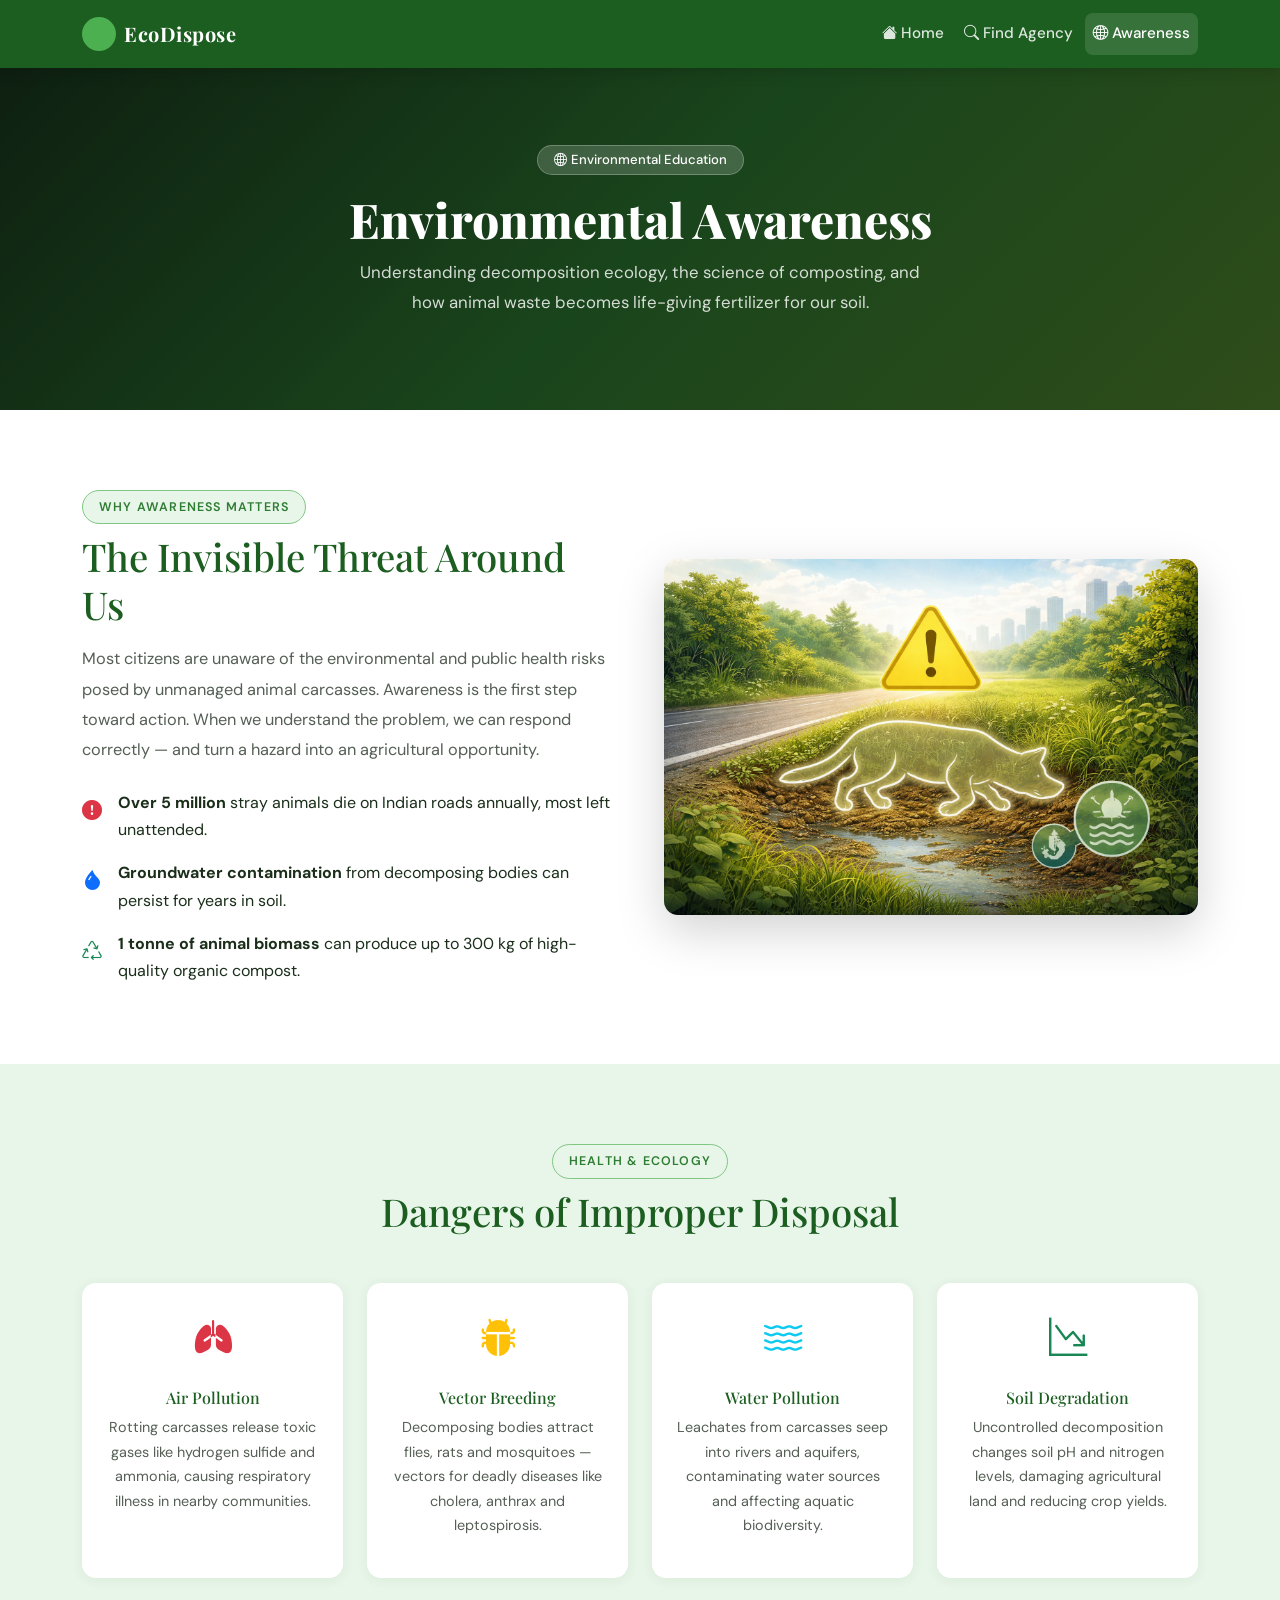
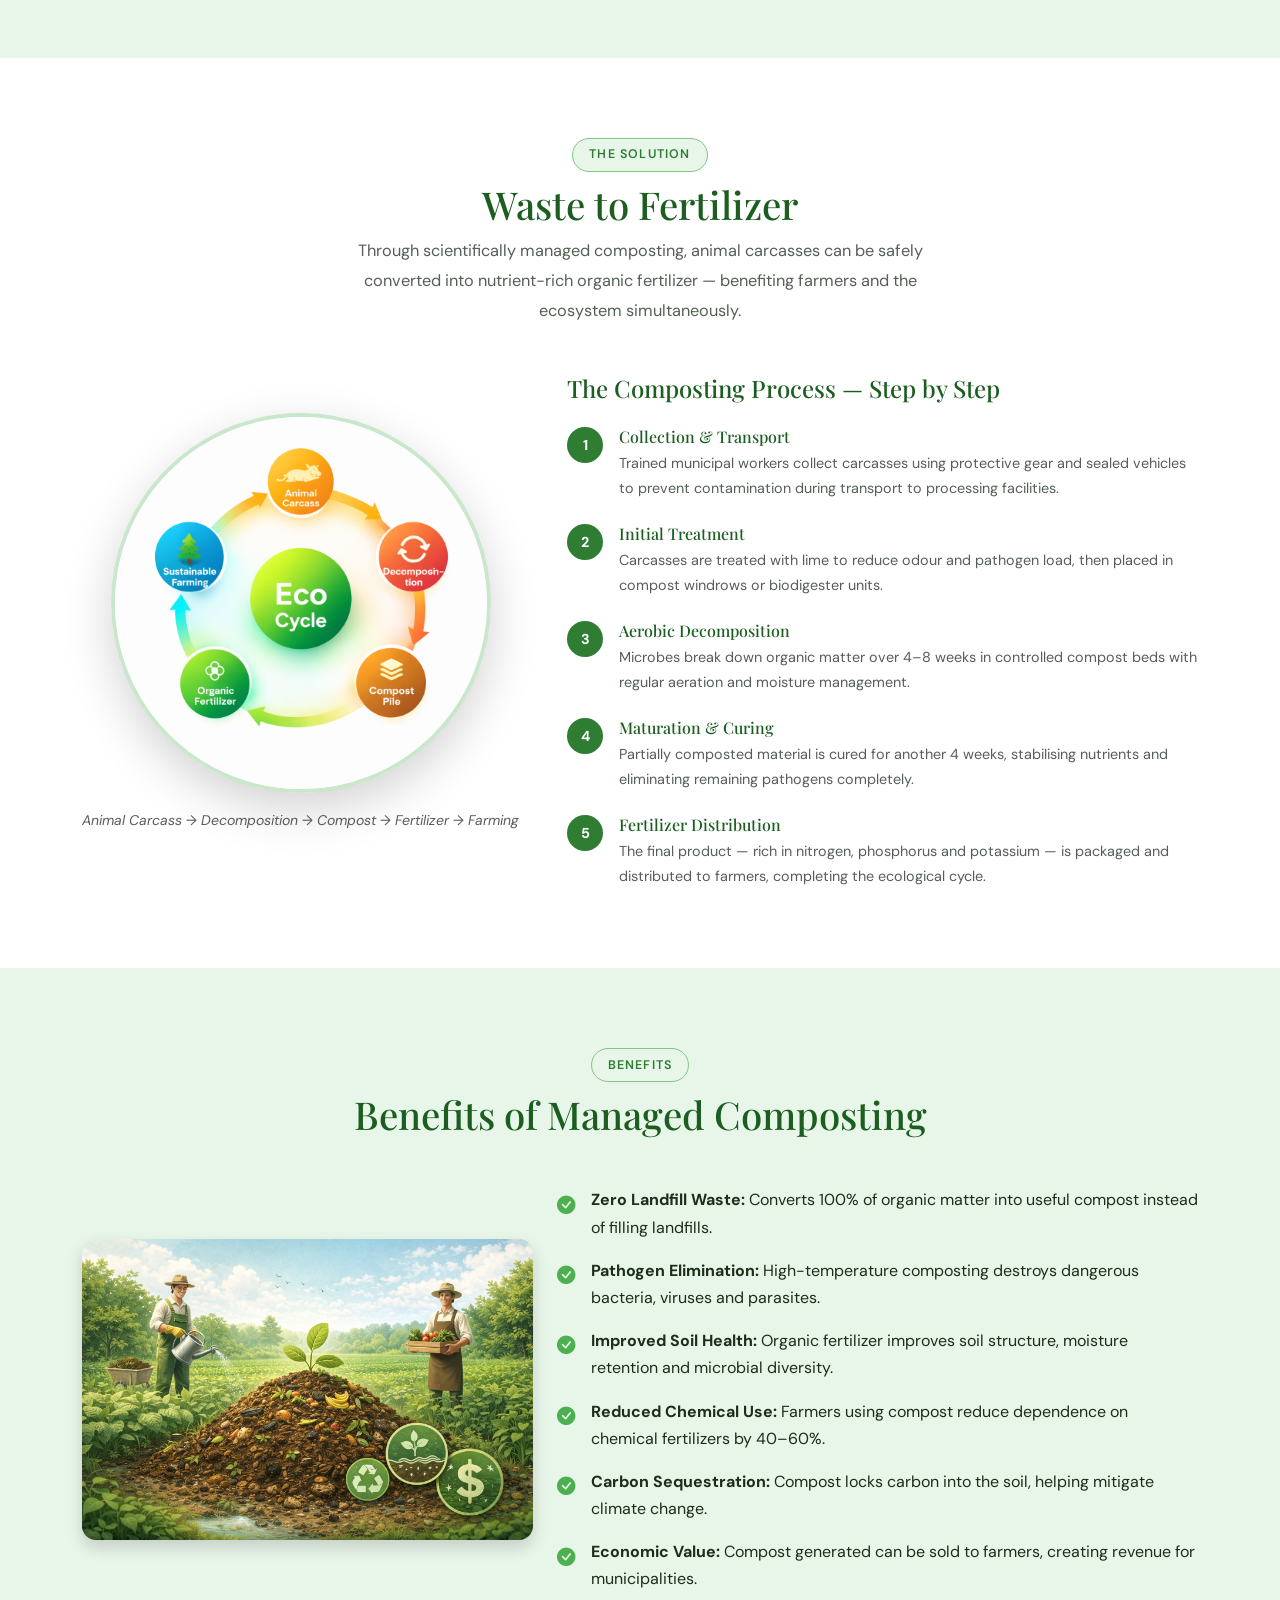
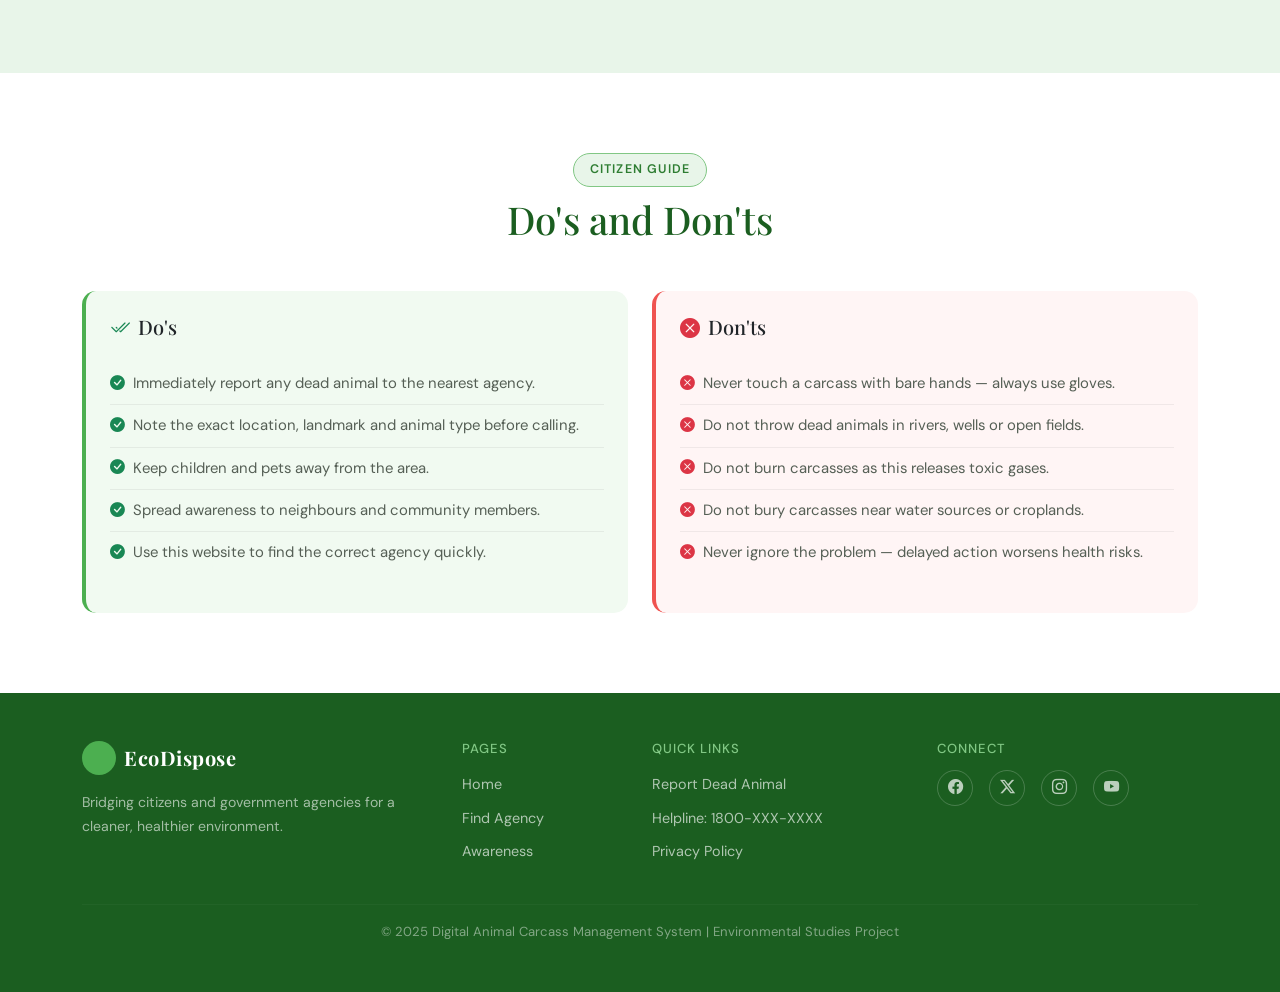
==== commit fc822bf2: "Update awareness.html" ====
--- a/awareness.html
+++ b/awareness.html
@@ -78,7 +78,7 @@
           Recommended: awareness campaign or environment photo (600×420px)
           ================================================================
           -->
-            <img src="images/awareness-intro.jpg" 
+            <img src="awareness-intro.jpg" 
             alt="Environmental Awareness" 
             class="img-fluid rounded-custom shadow-lg" />
           </div>
@@ -140,7 +140,7 @@
 
       <!-- LEFT SIDE — Diagram Image -->
       <div class="col-lg-5 col-md-5 text-center">
-        <img src="images/compost-cycle.png"
+        <img src="compost-cycle.png"
              alt="Compost Cycle Diagram"
              class="img-fluid shadow-lg"
              style="
@@ -225,7 +225,7 @@
           Recommended: farmer, green field, organic crops (580×380px)
           ================================================================
           -->
-          <img src="images/organic-farming.jpg" 
+          <img src="organic-farming.jpg" 
             alt="Organic Farming" 
             class="img-fluid rounded-custom shadow" />
         </div>
@@ -343,4 +343,4 @@
   <script src="https://cdn.jsdelivr.net/npm/bootstrap@5.3.2/dist/js/bootstrap.bundle.min.js"></script>
   <script src="script.js"></script>
 </body>
-</html>+</html>
